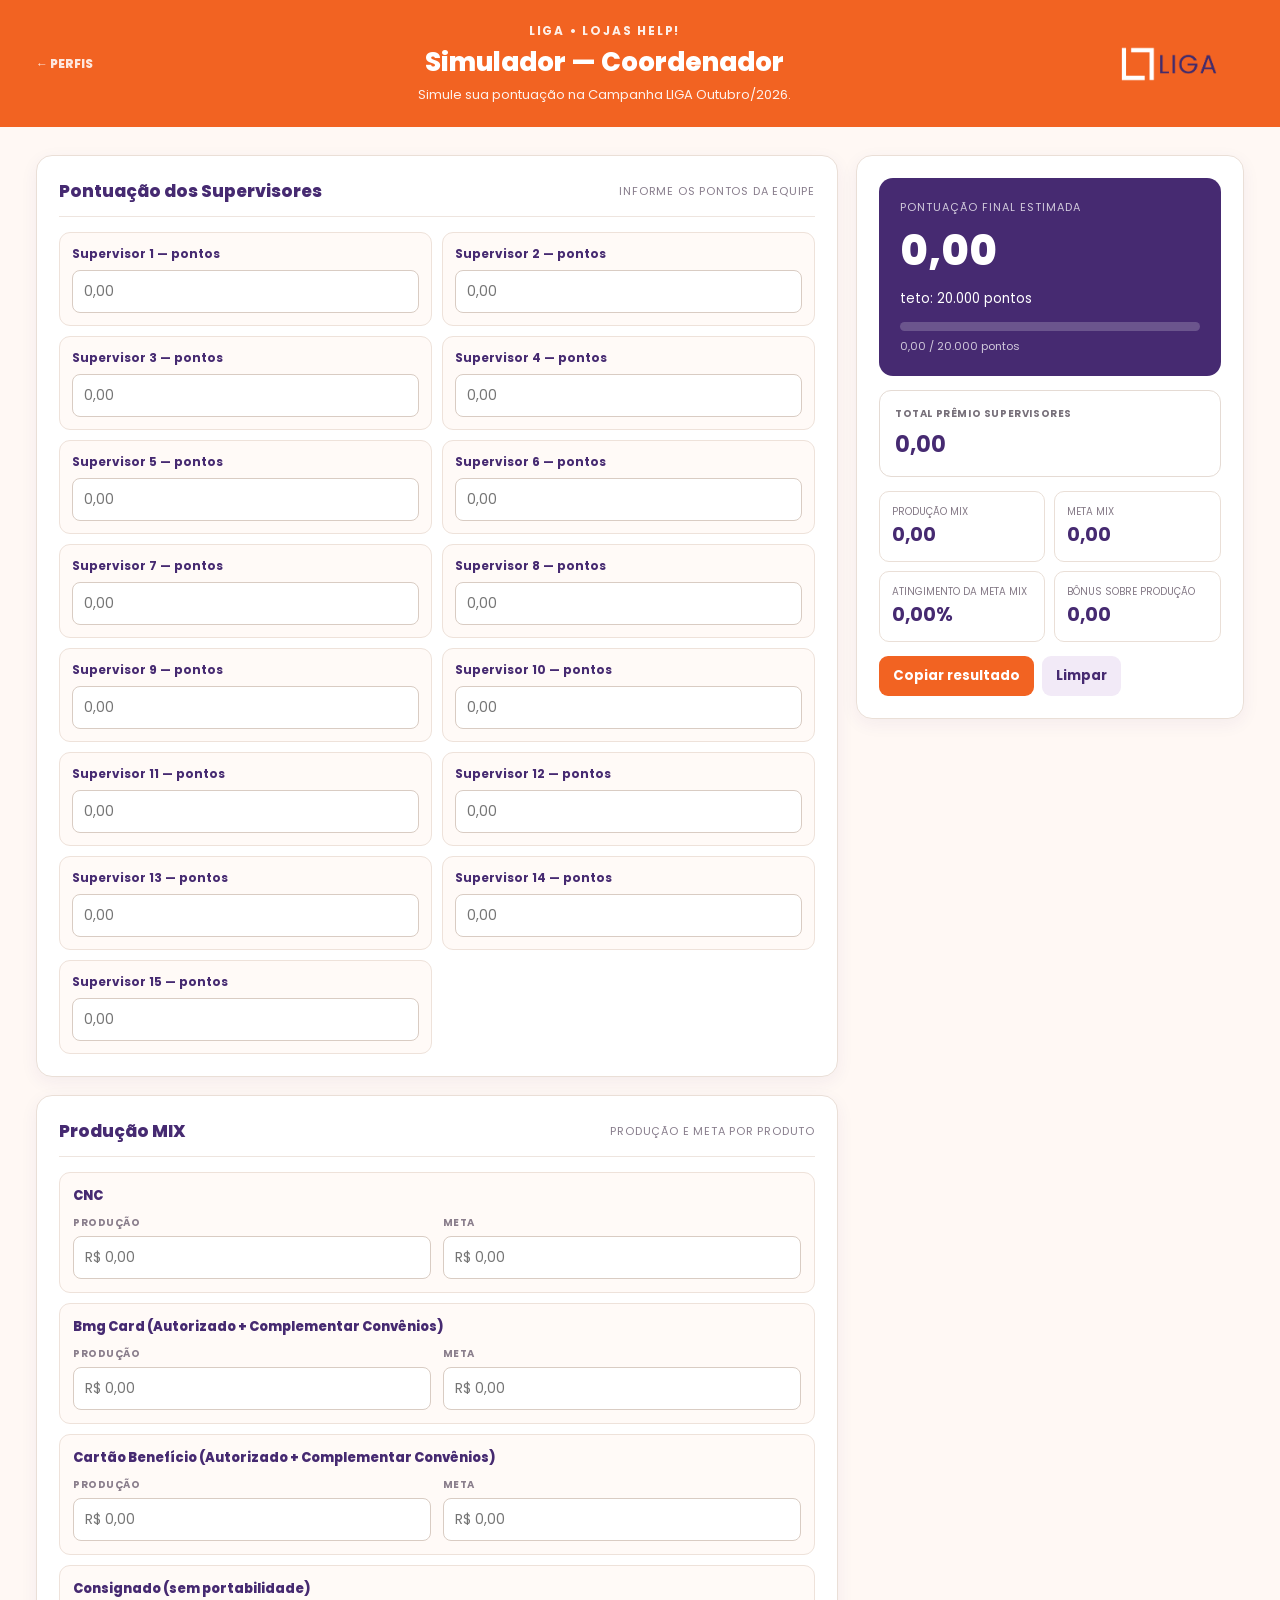
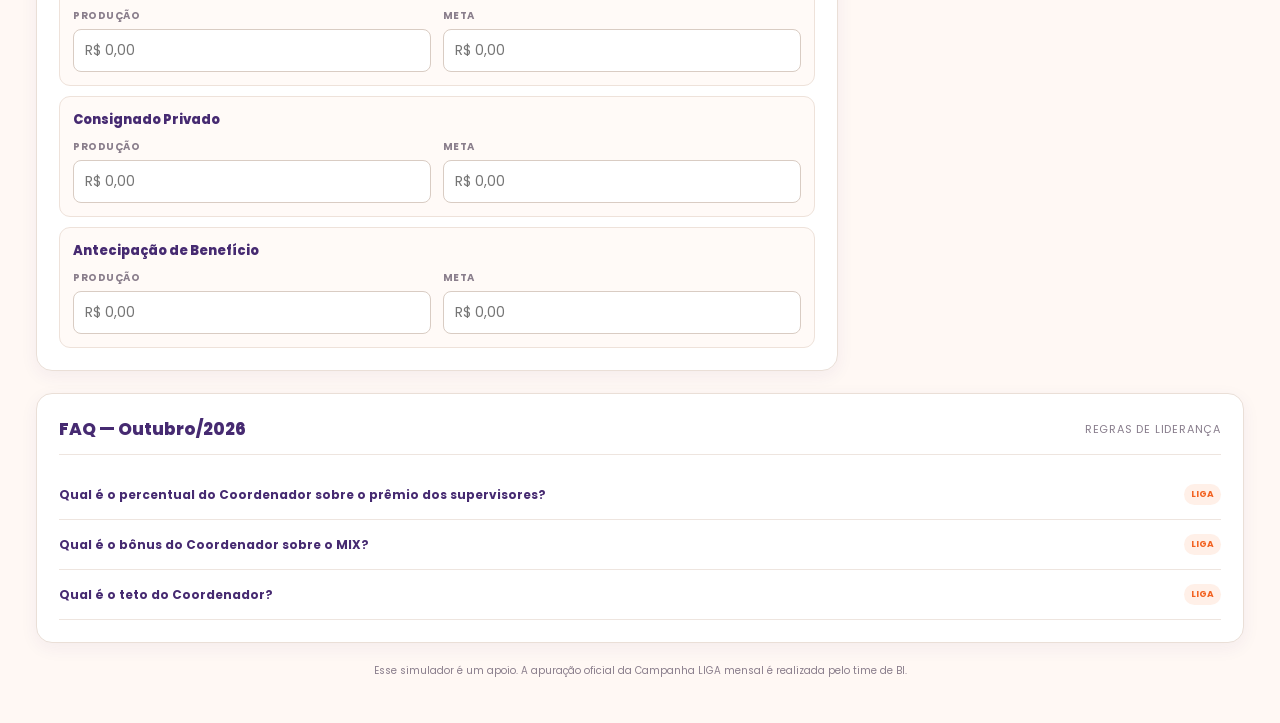
==== coordenador.html @ 9d23b5d8 "Add files via upload" ====
<!doctype html><html lang="pt-BR"><head><meta charset="utf-8"><meta name="viewport" content="width=device-width,initial-scale=1"><title>LIGA Outubro/2026 — Liderança</title><link rel="stylesheet" href="styles.css">
<style>
.mix-list{display:flex;flex-direction:column;gap:10px}
.mix-product{border:1px solid #eee2da;border-radius:11px;padding:13px;background:#fffaf7}
.mix-name{font-size:13px;font-weight:800;color:var(--purple);margin-bottom:9px}
.mix-row{display:grid;grid-template-columns:1fr 1fr;gap:12px}
.mix-row span{display:block;font-size:10px;font-weight:700;text-transform:uppercase;letter-spacing:.5px;color:#8a7e8c;margin:0 0 5px}
.mix-row input{width:100%;padding:10px 11px;border:1px solid #d9ccc3;border-radius:8px;background:#fff;color:#2d2237;font-size:14px;outline:none;box-sizing:border-box}
.mix-row input:focus{border-color:var(--orange);box-shadow:0 0 0 3px rgba(242,99,34,.12)}
@media(max-width:700px){.mix-row{grid-template-columns:1fr}}
</style>

<style>
.coord-layout{display:grid;grid-template-columns:minmax(0,1.55fr) minmax(320px,.75fr);gap:18px;align-items:start}
.coord-main{min-width:0}
.coord-main .card{margin-bottom:18px}
.coord-summary{display:grid;grid-template-columns:1fr 1fr;gap:10px;margin-bottom:14px}
.summary-box{border:1px solid #e5dbd4;border-radius:12px;padding:15px;background:#fff}
.summary-box small{display:block;font-size:10px;text-transform:uppercase;letter-spacing:.06em;color:#77707a;font-weight:700}
.summary-box strong{display:block;margin-top:6px;font-size:22px;color:#462a71}
.supervisor-grid{display:grid;grid-template-columns:1fr 1fr;gap:10px}
.mix-line input:focus{outline:none;border-color:#f26322;box-shadow:0 0 0 2px rgba(242,99,34,.12)}
.coord-indicators{display:grid;grid-template-columns:1fr 1fr;gap:10px}
.coord-kpis{margin-top:14px}
@media(max-width:1000px){
 .coord-layout{grid-template-columns:1fr}
 .sticky{position:relative!important;top:auto!important}
}
@media(max-width:700px){
 .supervisor-grid,.coord-indicators{grid-template-columns:1fr}
 .mix-head,.mix-line{grid-template-columns:1fr}
 .mix-head{display:none}
 .mix-line{padding:6px 0}
 .mix-line>div{padding:8px 12px}
 .mix-line .product{padding-bottom:2px}
 .mix-line>div:nth-child(2)::before{content:'Produção';display:block;font-size:9px;text-transform:uppercase;color:#77707a;font-weight:700;margin-bottom:4px}
 .mix-line>div:nth-child(3)::before{content:'Meta';display:block;font-size:9px;text-transform:uppercase;color:#77707a;font-weight:700;margin-bottom:4px}
 .mix-totals{grid-template-columns:1fr}
}
</style>

<style>
.coord-summary{display:block;margin:0 0 14px}
.total-supervisores-below{margin:14px 0;border:1px solid #e5dbd4;border-radius:12px;padding:15px;background:#fff}
.total-supervisores-below small{display:block;font-size:10px;text-transform:uppercase;letter-spacing:.06em;color:#77707a;font-weight:700}
.total-supervisores-below strong{display:block;margin-top:6px;font-size:22px;color:#462a71}
.coord-main .mix-totals{grid-template-columns:1fr 1fr 1fr}
</style>
</head><body>
<header class="top"><a href="index.html" style="color:#fff;text-decoration:none;font-size:12px;font-weight:800;opacity:.85;margin-right:22px">← PERFIS</a><div><div class="brand">LIGA • LOJAS HELP!</div><div class="title">Simulador — Coordenador</div><div class="subtitle">Simule sua pontuação na Campanha LIGA Outubro/2026.</div></div><div class="header-logo"><img src="logo-liga.png" alt="LIGA"></div></header>
<main class="wrap">
  <div class="coord-layout">
    <section class="coord-main" id="form"></section>

    <aside class="sticky">
      <div class="card">
        <div class="hero">
          <div class="label">Pontuação final estimada</div>
          <div class="points" id="final">0,00</div>
          <small id="teto">teto: 20.000 pontos</small>
          <div class="meter"><div id="bar"></div></div>
          <div class="metertext" id="metertext">0,00 / 20.000 pontos</div>
        </div>

        <div class="summary-box total-supervisores-below">
          <small>Total prêmio supervisores</small>
          <strong id="equipe">0,00</strong>
        </div>

        <div class="kpis coord-kpis">
          <div class="kpi"><small>Produção MIX</small><strong id="mix">0,00</strong></div>
          <div class="kpi"><small>Meta MIX</small><strong id="metaMix">0,00</strong></div>
          <div class="kpi"><small>Atingimento da Meta MIX</small><strong id="atingimento">0,00%</strong></div>
          <div class="kpi"><small>Bônus sobre Produção</small><strong id="bonus">0,00</strong></div>
        </div>

        <div class="actions">
          <button class="btn primary" id="copy">Copiar resultado</button>
          <button class="btn secondary" id="clear">Limpar</button>
        </div>
      </div>
    </aside>
  </div>

  <div class="card faq">
    <div class="sectionhead"><h2>FAQ — Outubro/2026</h2><span>Regras de liderança</span></div>
    <div id="faq"></div>
  </div>
  <div class="footer">Esse simulador é um apoio. A apuração oficial da Campanha LIGA mensal é realizada pelo time de BI.</div>
</main>
<script src="config-outubro.js"></script><script>
const $=id=>document.getElementById(id);
const n=id=>{
  const el=$(id);
  if(!el) return 0;
  let v=String(el.value||'').replace(/\s/g,'');
  if(v.includes(',')&&v.includes('.')) v=v.replace(/\./g,'').replace(',','.');
  else if(v.includes(',')) v=v.replace(',','.');
  return Math.max(0,parseFloat(v)||0);
};
const fmt=v=>Number(v).toLocaleString('pt-BR',{minimumFractionDigits:2,maximumFractionDigits:2});
const money=v=>Number(v).toLocaleString('pt-BR',{minimumFractionDigits:2,maximumFractionDigits:2});

const products=[
 ['cnc','CNC'],
 ['bmg','Bmg Card (Autorizado + Complementar Convênios)'],
 ['cartao','Cartão Benefício (Autorizado + Complementar Convênios)'],
 ['cons','Consignado (sem portabilidade)'],
 ['priv','Consignado Privado'],
 ['ant','Antecipação de Benefício']
];

function build(){
  let people='';
  for(let i=1;i<=15;i++){
    people+=`<div class="field"><label>Supervisor ${i} — pontos</label><input class="person" id="p${i}" type="number" min="0" step="0.01" placeholder="0,00"></div>`;
  }

  const fields=products.map(([id,label])=>`<div class="mix-product"><div class="mix-name">${label}</div><div class="mix-row"><div><span>Produção</span><input id="${id}" type="number" min="0" step="0.01" placeholder="R$ 0,00"></div><div><span>Meta</span><input id="meta_${id}" type="number" min="0" step="0.01" placeholder="R$ 0,00"></div></div></div>`).join('');

  $('form').innerHTML=`
    <div class="card">
      <div class="sectionhead"><h2>Pontuação dos Supervisores</h2><span>Informe os pontos da equipe</span></div>
      <div class="supervisor-grid">${people}</div>
    </div>

    <div class="card">
      <div class="sectionhead"><h2>Produção MIX</h2><span>Produção e meta por produto</span></div>
      <div class="mix-list">${fields}</div>
    </div>
`;

  document.querySelectorAll('input').forEach(el=>el.addEventListener('input',calc));
  calc();
}

function calc(){
  let totalSupervisores=0;
  for(let i=1;i<=15;i++) totalSupervisores+=n('p'+i);

  const lojas=n('lojas');
  const pctSobreSupervisores=lojas>=9?0.30:0.35;
  const parcelaLideranca=totalSupervisores*pctSobreSupervisores;

  let mix=0, metaMix=0;
  products.forEach(([id])=>{
    mix+=n(id);
    metaMix+=n('meta_'+id);
  });

  const ating=metaMix?mix/metaMix:0;

  // Regras já utilizadas no simulador de Coordenador.
  let mixPct=ating>=1?0.001:ating>=0.9?0.0005:0;
  if(n('privMedia')>=8) mixPct+=0.001;
  if(n('recon')>=1) mixPct+=0.001;
  if(n('consMedia')>=10) mixPct+=0.001;

  const bonus=mix*mixPct;
  const extra=lojas>0 && n('extraSeg')>=30*lojas ? 600 : 0;
  const final=Math.min(20000,parcelaLideranca+bonus+extra);

  $('equipe').textContent=fmt(totalSupervisores);
  $('final').textContent=fmt(final);
  $('mix').textContent=fmt(mix);
  $('metaMix').textContent=fmt(metaMix);
  $('atingimento').textContent=(ating*100).toLocaleString('pt-BR',{minimumFractionDigits:2,maximumFractionDigits:2})+'%';
  $('bonus').textContent=fmt(bonus);

  $('teto').textContent='teto: 20.000 pontos';
  $('metertext').textContent=fmt(final)+' / 20.000 pontos';
  $('bar').style.width=Math.min(100,final/20000*100)+'%';
}

$('clear').onclick=()=>{
  document.querySelectorAll('input').forEach(x=>x.value='');
  calc();
};

$('copy').onclick=()=>{
  const txt=`Minha simulação LIGA Outubro/2026 — Coordenador: ${$('final').textContent} pontos. Total prêmio supervisores: ${$('equipe').textContent}. Percentual sobre prêmio supervisores: ${$('pctSupervisores').textContent}. Produção MIX: ${$('mix').textContent}. Meta MIX: ${$('metaMix').textContent}. Atingimento: ${$('atingimento').textContent}. Bônus sobre produção: ${$('bonus').textContent} pontos.`;
  navigator.clipboard?.writeText(txt);
};

const faq=[
 ['Qual é o percentual do Coordenador sobre o prêmio dos supervisores?','De 3 a 8 lojas: 35% sobre o prêmio dos supervisores. Acima de 9 lojas: 30%.'],
 ['Qual é o bônus do Coordenador sobre o MIX?','Com 100% ou mais da meta MIX: 0,10% sobre o total produzido. Entre 90% e 99,99%: 0,05%. Há ainda os bônus adicionais previstos para os indicadores da campanha.'],
 ['Qual é o teto do Coordenador?','20.000 pontos.']
];
$('faq').innerHTML=faq.map(x=>`<div class="item"><button onclick="this.parentElement.classList.toggle('open')">${x[0]} <span class="tag">LIGA</span></button><div class="answer">${x[1]}</div></div>`).join('');

build();
</script><script>
const $=id=>document.getElementById(id); const n=id=>Math.max(0,parseFloat($(id)?.value)||0); const fmt=v=>Number(v).toLocaleString('pt-BR',{minimumFractionDigits:2,maximumFractionDigits:2}); let mode='coordenador';
function build(){
 const count=15;
 let people='';
 for(let i=1;i<=count;i++) people+=`<div class="field"><label>Supervisor ${i} — pontos</label><input class="person" id="p${i}" type="number" min="0"></div>`;
 const products=[
  ['cnc','CNC'],['bmg','Bmg Card (Autorizado + Complementar Convênios)'],
  ['cartao','Cartão Benefício (Autorizado + Complementar Convênios)'],
  ['cons','Consignado (sem portabilidade)'],['priv','Consignado Privado'],
  ['ant','Antecipação de Benefício']
 ];
 const fields=products.map(([id,label])=>`<div class="mix-product"><div class="mix-name">${label}</div><div class="mix-row">
   <div><span>Produção</span><input id="${id}" type="number" min="0" step="0.01" placeholder="R$ 0,00"></div>
   <div><span>Meta</span><input id="meta_${id}" type="number" min="0" step="0.01" placeholder="R$ 0,00"></div>
 </div></div>`).join('');
 const indicators=`<div class="field"><label>Quantidade de lojas sob gestão</label><input id="lojas" type="number" min="0"></div>
 <div class="field"><label>Média de Consignado Privado por loja</label><input id="privMedia" type="number" min="0"></div>
 <div class="field"><label>Meta de Reconquista atingida em 100%? (0/1)</label><input id="recon" type="number" min="0" max="1" step="1"></div>
 <div class="field"><label>Média de Consignado Bmg por loja</label><input id="consMedia" type="number" min="0"></div>
 <div class="field"><label>Seguros Bmg Med + Vida Familiar por loja</label><input id="extraSeg" type="number" min="0"></div>`;
 $('form').innerHTML=`<div class="card"><div class="sectionhead"><h2>Pontuação dos Supervisores</h2><span>Informe os pontos da equipe</span></div><div class="grid">${people}</div></div>
 <div class="card"><div class="sectionhead"><h2>Produção MIX</h2><span>Produção e meta por produto</span></div><div class="mix-list">${fields}</div>
 <div class="mix-total"><div><span>Total Produção MIX</span><strong id="mixTotal">R$ 0,00</strong></div><div><span>Total Meta MIX</span><strong id="mixMetaTotal">R$ 0,00</strong></div><div><span>Atingimento da Meta MIX</span><strong id="mixPct">0,00%</strong></div></div></div>
`;
 document.querySelectorAll('input').forEach(x=>x.addEventListener('input',calc));
 calc();
}
function calc(){
 let team=0; for(let i=1;i<=15;i++) team+=n('p'+i);
 const ids=['cnc','bmg','cartao','cons','priv','ant'];
 let mix=ids.reduce((sum,id)=>sum+n(id),0);
 let metaMix=ids.reduce((sum,id)=>sum+n('meta_'+id),0);
 const ating=metaMix?mix/metaMix:0;
 let mixPct=ating>=1?.001:ating>=.9?.0005:0;
 if(n('privMedia')>=8)mixPct+=.001;
 if(n('recon')>=1)mixPct+=.001;
 if(n('consMedia')>=10)mixPct+=.001;
 let bonus=mix*mixPct;
 let pctTeam=n('lojas')>=9?.30:.35;
 let parcela=team*pctTeam;
 let extra=n('lojas')>0&&n('extraSeg')>=30*n('lojas')?600:0;
 let final=Math.min(20000,parcela+bonus+extra);
 $('final').textContent=fmt(final);
 $('equipe').textContent=fmt(team);
 $('parcela').textContent=fmt(parcela);
 $('mix').textContent=fmt(mix);
 $('bonus').textContent=fmt(bonus);
 $('extra').textContent=fmt(extra);
 $('p1').textContent=fmt(parcela);
 $('p2').textContent=fmt(bonus);
 $('p3').textContent=fmt(extra);
 $('p4').textContent=fmt(final);
 $('teto').textContent='teto: 20.000 pontos';
 $('metertext').textContent=fmt(final)+' / 20.000 pontos';
 $('bar').style.width=Math.min(100,final/20000*100)+'%';
 const mt=$('mixTotal'), mm=$('mixMetaTotal'), mp=$('mixPct');
 if(mt)mt.textContent=Number(mix).toLocaleString('pt-BR',{style:'currency',currency:'BRL'});
 if(mm)mm.textContent=Number(metaMix).toLocaleString('pt-BR',{style:'currency',currency:'BRL'});
 if(mp)mp.textContent=(ating*100).toLocaleString('pt-BR',{minimumFractionDigits:2,maximumFractionDigits:2})+'%';
}
</script></body></html>
---- styles.css ----
@import url('https://fonts.googleapis.com/css2?family=Poppins:wght@400;500;600;700;800&display=swap');
*{box-sizing:border-box}
:root{--orange:#f26322;--purple:#462a71;--light:#fff8f4;--border:#eadfd7;--muted:#756d78}
html,body{margin:0;min-height:100%;font-family:'Poppins',sans-serif;color:var(--purple)}
body{background:var(--light)}
button,input{font-family:'Poppins',sans-serif}a{text-decoration:none}
.top{background:var(--orange);color:#fff;padding:22px 36px;display:flex;align-items:center;gap:20px}
.top>a{color:#fff!important;font-family:'Poppins',sans-serif}.top>div:nth-child(2){flex:1;text-align:center}
.brand{font-size:12px;letter-spacing:1.8px;font-weight:700;opacity:.9}.title{font-size:26px;font-weight:800;margin:3px 0}.subtitle{font-size:13px;opacity:.92}.month{font-size:12px;font-weight:700;letter-spacing:1px}
.wrap{max-width:1440px;margin:auto;padding:28px 36px 45px}.layout{display:grid;grid-template-columns:minmax(0,1fr) 390px;gap:22px;align-items:start}.layout>section{min-width:0}.layout>.sticky{min-width:0}
.card{background:#fff;border:1px solid var(--border);border-radius:16px;padding:22px;box-shadow:0 5px 18px rgba(70,42,113,.06);margin-bottom:18px}
.sectionhead{display:flex;justify-content:space-between;align-items:center;border-bottom:1px solid #eee5df;padding-bottom:12px;margin-bottom:15px}.sectionhead h2{font-size:17px;margin:0;font-weight:800;color:var(--purple)}.sectionhead span{font-size:11px;color:#887d8c;text-transform:uppercase;letter-spacing:.8px}
.grid{display:grid;grid-template-columns:repeat(2,minmax(0,1fr));gap:12px}.field{background:#fffaf7;border:1px solid #eee2da;border-radius:11px;padding:12px}.field label{display:block;font-size:12px;font-weight:700;color:var(--purple);margin-bottom:7px}.field input{width:100%;padding:10px 11px;border:1px solid #d9ccc3;border-radius:8px;background:#fff;color:#2d2237;font-size:14px;outline:none}.field input:focus{border-color:var(--orange);box-shadow:0 0 0 3px rgba(242,99,34,.12)}
.hint,.note{font-size:11px;line-height:1.5;color:#7d737e;margin-top:7px}.sticky{position:sticky;top:16px;height:max-content}
.hero{background:var(--purple);color:#fff;border-radius:14px;padding:21px}.hero .label{font-size:11px;text-transform:uppercase;letter-spacing:1px;opacity:.75}.points{font-size:42px;font-weight:800;margin:3px 0}.meter{height:9px;background:rgba(255,255,255,.2);border-radius:20px;overflow:hidden;margin:12px 0 7px}.meter>div{height:100%;background:var(--orange);width:0;border-radius:20px}.metertext{font-size:11px;opacity:.75}
.kpis{display:grid;grid-template-columns:1fr 1fr;gap:9px;margin-top:14px}.kpi{border:1px solid var(--border);border-radius:10px;padding:12px;background:#fff}.kpi small{display:block;font-size:10px;color:#857a87;text-transform:uppercase}.kpi strong{font-size:19px;color:var(--purple)}
.breakdown{margin-top:12px}.brow{display:flex;justify-content:space-between;border-bottom:1px solid #eee7e2;padding:9px 0;font-size:12px;color:#6e6472}.brow strong{color:var(--purple)}
.actions{display:flex;gap:8px;margin-top:14px}.btn{border:0;border-radius:9px;padding:10px 14px;font-weight:700;cursor:pointer}.primary{background:var(--orange);color:#fff}.secondary{background:#f2eaf7;color:var(--purple)}
.tabs{display:flex;gap:8px;margin-bottom:20px}.tab{border:1px solid #dfd2e8;background:#fff;color:var(--purple);padding:11px 18px;border-radius:10px;font-weight:800;cursor:pointer}.tab.active{background:var(--purple);color:#fff;border-color:var(--purple)}
.faq{margin-top:4px}.item{border-bottom:1px solid #eee5df}.item button{width:100%;border:0;background:#fff;color:var(--purple);display:flex;justify-content:space-between;align-items:center;padding:14px 0;font-size:12px;font-weight:700;text-align:left;cursor:pointer}.tag{font-size:9px;background:#fff0e8;color:var(--orange);padding:4px 7px;border-radius:20px}.answer{display:none;padding:0 0 14px;font-size:12px;color:#6d6470;line-height:1.55}.item.open .answer{display:block}
.footer{text-align:center;color:#8a7e8c;font-size:10px;line-height:1.5;margin-top:20px}
@media(max-width:1000px){.layout{grid-template-columns:minmax(0,1fr) 350px}}@media(max-width:850px){.layout{grid-template-columns:1fr}.sticky{position:static}}@media(max-width:700px){.top{padding:18px 16px;flex-wrap:wrap}.top>div:nth-child(2){order:2;flex-basis:100%;text-align:left}.month{margin-left:auto}.wrap{padding:20px 14px 35px}.grid{grid-template-columns:1fr}.tabs{overflow:auto}.title{font-size:22px}}

.header-logo{margin-left:auto;display:flex;align-items:center}.header-logo img{width:150px;max-height:54px;object-fit:contain;display:block}
@media(max-width:700px){.header-logo img{width:110px;max-height:42px}}

.subcat{font-size:13px;color:var(--purple);margin:18px 0 10px;font-weight:800}

.unit{font-size:10px;color:#8a7e8c;font-weight:500;margin-top:4px}

.single-stack{grid-template-columns:1fr}.single-stack .field{width:calc(50% - 6px)}
@media(max-width:700px){.single-stack .field{width:100%}}
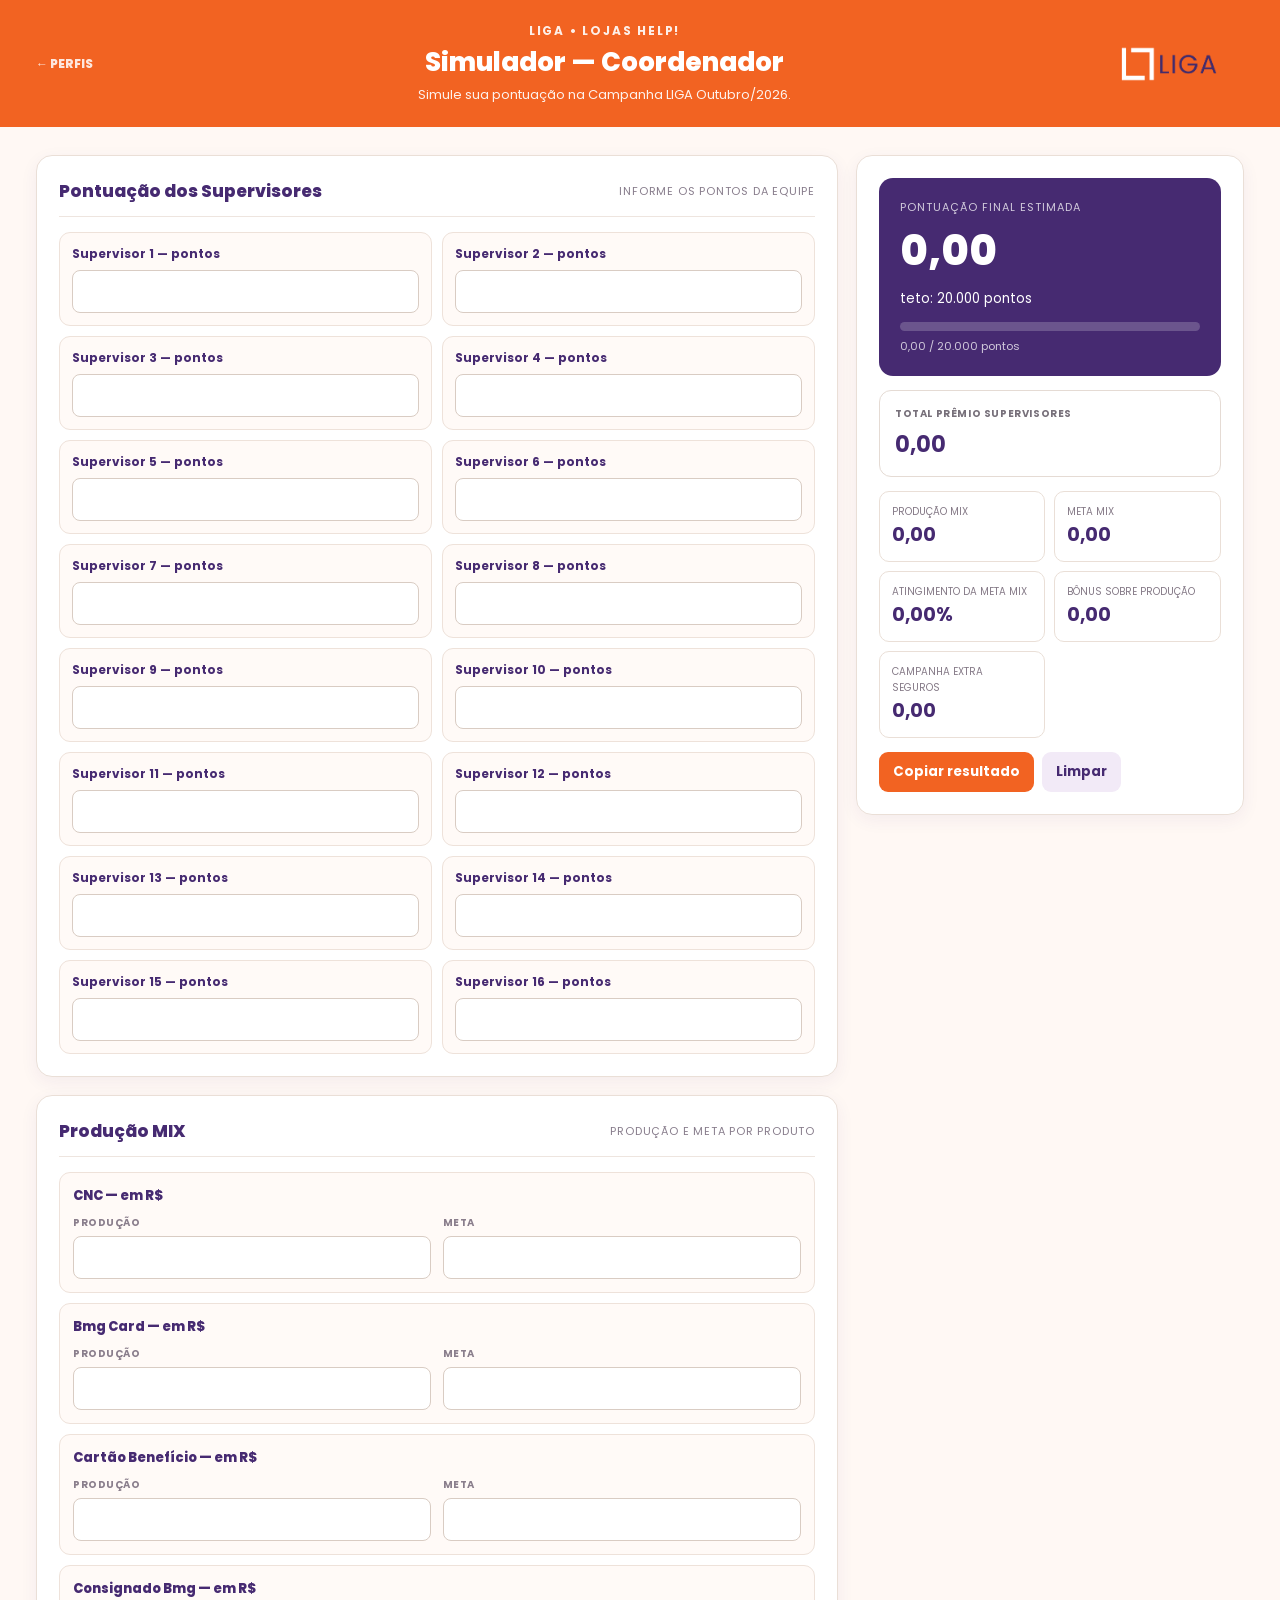
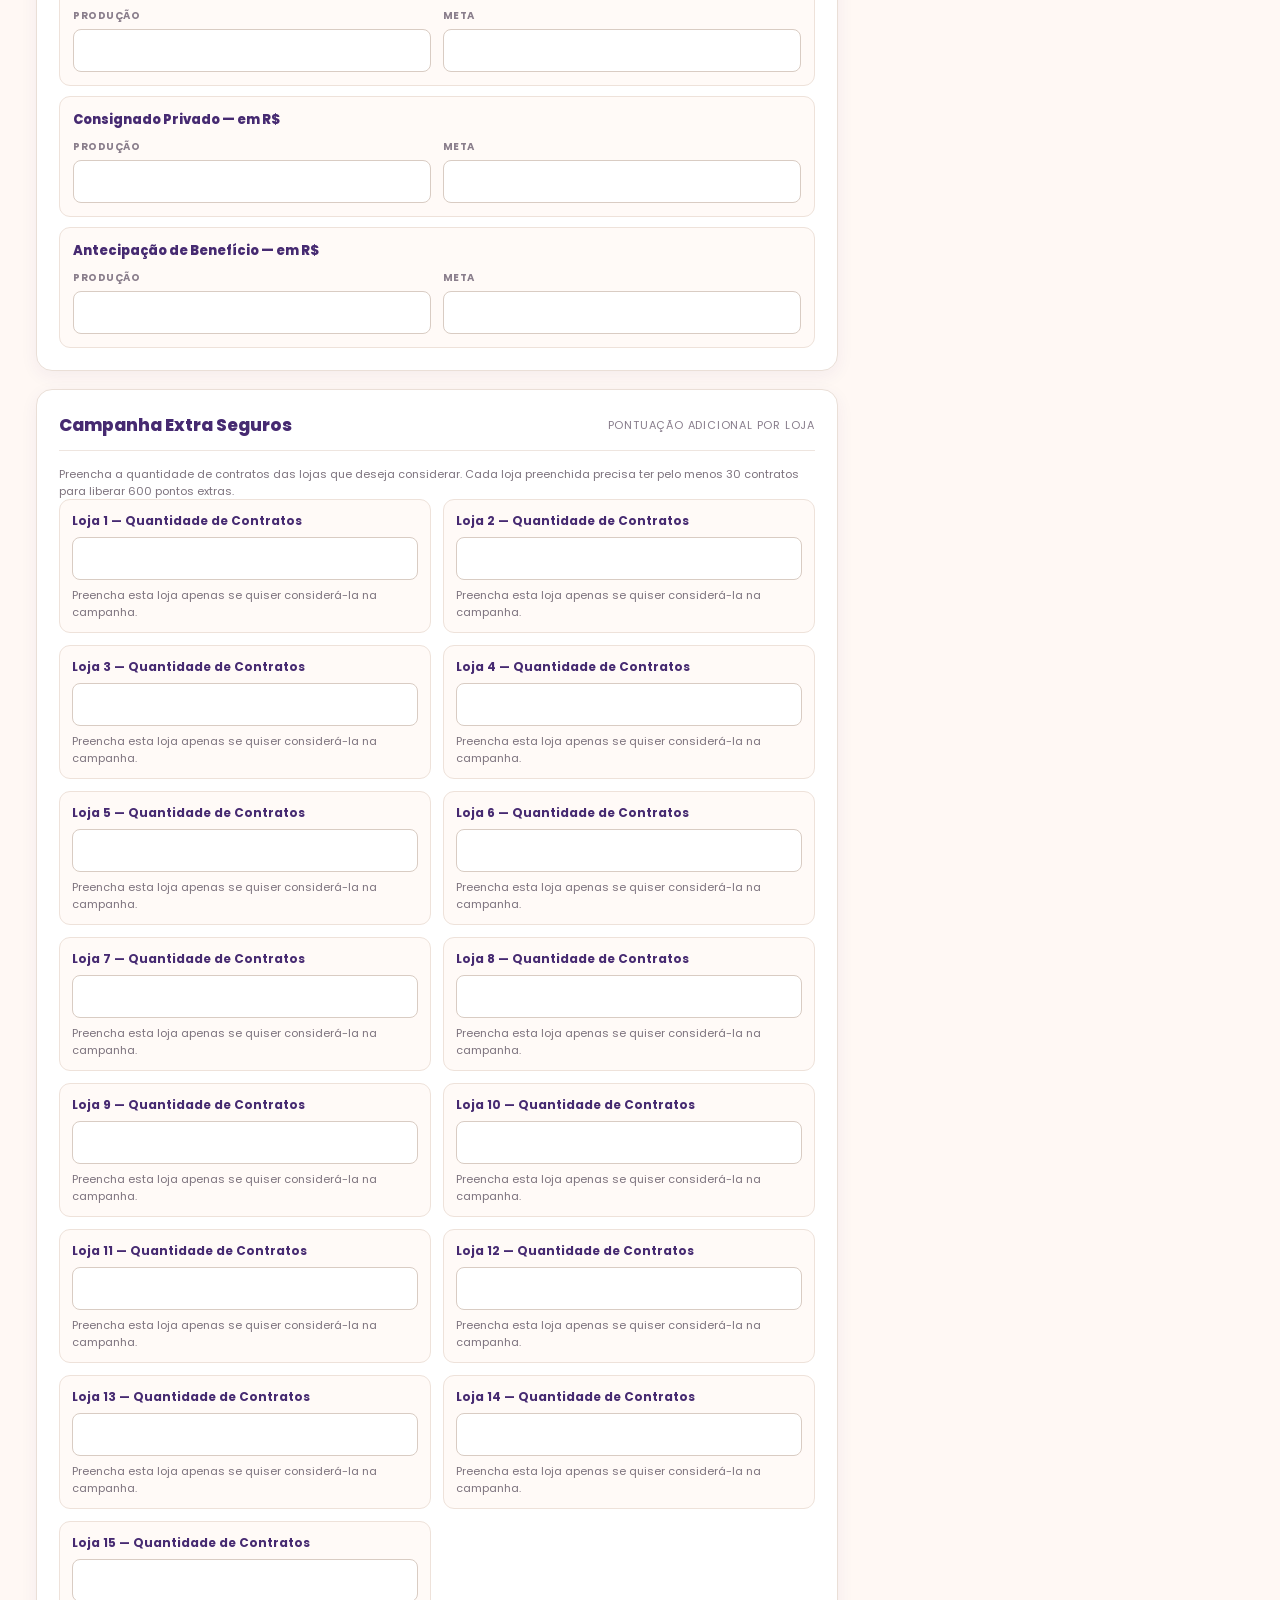
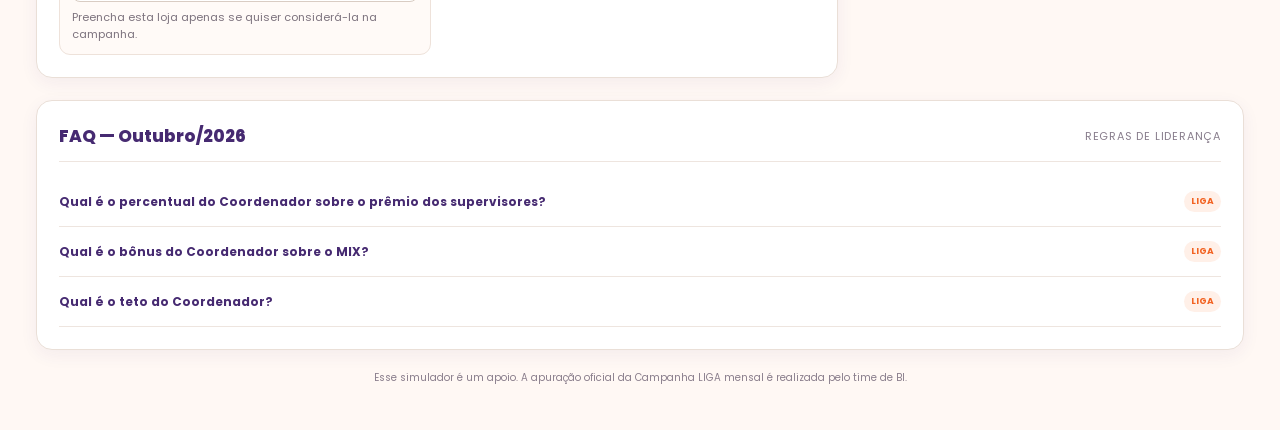
==== commit a7291c91: "Add files via upload" ====
--- a/coordenador.html
+++ b/coordenador.html
@@ -72,6 +72,7 @@
           <div class="kpi"><small>Meta MIX</small><strong id="metaMix">0,00</strong></div>
           <div class="kpi"><small>Atingimento da Meta MIX</small><strong id="atingimento">0,00%</strong></div>
           <div class="kpi"><small>Bônus sobre Produção</small><strong id="bonus">0,00</strong></div>
+          <div class="kpi"><small>Campanha Extra Seguros</small><strong id="extraSegPts">0,00</strong></div>
         </div>
 
         <div class="actions">
@@ -90,9 +91,59 @@
 </main>
 <script src="config-outubro.js"></script><script>
 const $=id=>document.getElementById(id);
+function parseBRNumber(value){
+  let v=String(value??'').trim().replace(/\s|R\$/g,'');
+  if(!v) return 0;
+  if(v.includes(',')) v=v.replace(/\./g,'').replace(',','.');
+  else if((v.match(/\./g)||[]).length===1 && /\.\d{1,2}$/.test(v)) v=v.replace('.', '.');
+  else if(v.includes('.')) v=v.replace(/\./g,'');
+  return Math.max(0,parseFloat(v)||0);
+}
+function formatBRTyping(value){
+  let raw=String(value??'').replace(/[^0-9,\.]/g,'');
+  const comma=raw.indexOf(',');
+  let integerPart, decimalPart='', hasComma=comma>=0;
+  if(hasComma){
+    integerPart=raw.slice(0,comma).replace(/[.,]/g,'');
+    decimalPart=raw.slice(comma+1).replace(/[^0-9]/g,'').slice(0,2);
+  } else {
+    const dotDecimal=raw.match(/^(\d+)\.(\d{1,2})$/);
+    if(dotDecimal){ integerPart=dotDecimal[1]; decimalPart=dotDecimal[2]; hasComma=true; }
+    else integerPart=raw.replace(/\./g,'').replace(/[^0-9]/g,'');
+  }
+  integerPart=integerPart.replace(/^0+(?=\d)/,'');
+  const grouped=integerPart.replace(/\B(?=(\d{3})+(?!\d))/g,'.');
+  return grouped+(hasComma?','+decimalPart:'');
+}
+function formatBRFixed(value){
+  return Number(value||0).toLocaleString('pt-BR',{minimumFractionDigits:2,maximumFractionDigits:2});
+}
+function setupCurrencyInputs(root=document){
+  root.querySelectorAll('.currency-input').forEach(input=>{
+    input.setAttribute('inputmode','decimal');
+    input.setAttribute('autocomplete','off');
+    input.addEventListener('focus',()=>{
+      input.value=input.value.replace(/\./g,'').replace(/,00$/,'');
+    });
+    input.addEventListener('input',()=>{
+      const start=input.selectionStart;
+      const old=input.value;
+      input.value=formatBRTyping(old);
+      // Keep the caret close to its previous position after grouping separators are inserted.
+      if(start!==null){
+        const delta=input.value.length-old.length;
+        try{input.setSelectionRange(Math.max(0,start+delta),Math.max(0,start+delta));}catch(e){}
+      }
+    });
+    input.addEventListener('blur',()=>{
+      if(String(input.value).trim()!=='') input.value=formatBRFixed(parseBRNumber(input.value));
+    });
+  });
+}
 const n=id=>{
   const el=$(id);
   if(!el) return 0;
+  if(el.classList.contains('currency-input')) return parseBRNumber(el.value);
   let v=String(el.value||'').replace(/\s/g,'');
   if(v.includes(',')&&v.includes('.')) v=v.replace(/\./g,'').replace(',','.');
   else if(v.includes(',')) v=v.replace(',','.');
@@ -102,21 +153,21 @@
 const money=v=>Number(v).toLocaleString('pt-BR',{minimumFractionDigits:2,maximumFractionDigits:2});
 
 const products=[
- ['cnc','CNC'],
- ['bmg','Bmg Card (Autorizado + Complementar Convênios)'],
- ['cartao','Cartão Benefício (Autorizado + Complementar Convênios)'],
- ['cons','Consignado (sem portabilidade)'],
- ['priv','Consignado Privado'],
- ['ant','Antecipação de Benefício']
+ ['cnc','CNC — em R$'],
+ ['bmg','Bmg Card — em R$'],
+ ['cartao','Cartão Benefício — em R$'],
+ ['cons','Consignado Bmg — em R$'],
+ ['priv','Consignado Privado — em R$'],
+ ['ant','Antecipação de Benefício — em R$']
 ];
 
 function build(){
   let people='';
-  for(let i=1;i<=15;i++){
-    people+=`<div class="field"><label>Supervisor ${i} — pontos</label><input class="person" id="p${i}" type="number" min="0" step="0.01" placeholder="0,00"></div>`;
+  for(let i=1;i<=16;i++){
+    people+=`<div class="field"><label>Supervisor ${i} — pontos</label><input class="person" id="p${i}" type="number" min="0" step="0.01"></div>`;
   }
 
-  const fields=products.map(([id,label])=>`<div class="mix-product"><div class="mix-name">${label}</div><div class="mix-row"><div><span>Produção</span><input id="${id}" type="number" min="0" step="0.01" placeholder="R$ 0,00"></div><div><span>Meta</span><input id="meta_${id}" type="number" min="0" step="0.01" placeholder="R$ 0,00"></div></div></div>`).join('');
+  const fields=products.map(([id,label])=>`<div class="mix-product"><div class="mix-name">${label}</div><div class="mix-row"><div><span>Produção</span><input class="currency-input" id="${id}" type="text" inputmode="decimal"></div><div><span>Meta</span><input class="currency-input" id="meta_${id}" type="text" inputmode="decimal"></div></div></div>`).join('');
 
   $('form').innerHTML=`
     <div class="card">
@@ -128,15 +179,22 @@
       <div class="sectionhead"><h2>Produção MIX</h2><span>Produção e meta por produto</span></div>
       <div class="mix-list">${fields}</div>
     </div>
+
+    <div class="card">
+      <div class="sectionhead"><h2>Campanha Extra Seguros</h2><span>Pontuação adicional por loja</span></div>
+      <div class="hint" id="extraSegNext">Informe a quantidade de contratos em cada loja que deseja considerar. Todas as lojas preenchidas precisam ter pelo menos 30 contratos para liberar os 600 pontos.</div>
+      <div class="grid">${Array.from({length:15},(_,i)=>`<div class="field"><label>Loja ${i+1} — Quantidade de Contratos</label><input id="extraSegLoja${i+1}" class="extra-seg-loja" type="number" min="0" step="1"><div class="hint" id="extraSegLojaNext${i+1}">Faltam 30 contratos para atingir a meta desta loja.</div></div>`).join('')}</div>
+    </div>
 `;
 
+  setupCurrencyInputs();
   document.querySelectorAll('input').forEach(el=>el.addEventListener('input',calc));
   calc();
 }
 
 function calc(){
   let totalSupervisores=0;
-  for(let i=1;i<=15;i++) totalSupervisores+=n('p'+i);
+  for(let i=1;i<=16;i++) totalSupervisores+=n('p'+i);
 
   const lojas=n('lojas');
   const pctSobreSupervisores=lojas>=9?0.30:0.35;
@@ -157,7 +215,21 @@
   if(n('consMedia')>=10) mixPct+=0.001;
 
   const bonus=mix*mixPct;
-  const extra=lojas>0 && n('extraSeg')>=30*lojas ? 600 : 0;
+  const extraSegLojas=Array.from({length:15},(_,i)=>({numero:i+1,raw:String($('extraSegLoja'+(i+1))?.value??'').trim(),qtd:Math.floor(n('extraSegLoja'+(i+1)))})).filter(loja=>loja.raw!=='');
+  extraSegLojas.forEach(loja=>{
+    const hint=$('extraSegLojaNext'+loja.numero);
+    if(loja.qtd>=30) hint.textContent=`Meta atingida: ${loja.qtd} contratos. Esta loja cumpre o requisito.`;
+    else {const faltam=30-loja.qtd;hint.textContent=`Faltam ${faltam} ${faltam===1?'contrato':'contratos'} para esta loja atingir 30.`;}
+  });
+  for(let i=1;i<=15;i++){
+    const input=$('extraSegLoja'+i);
+    if(input && !String(input.value??'').trim()) $('extraSegLojaNext'+i).textContent='Preencha esta loja apenas se quiser considerá-la na campanha.';
+  }
+  const lojasAbaixo=extraSegLojas.filter(loja=>loja.qtd<30);
+  const extra=extraSegLojas.length>0 && lojasAbaixo.length===0 ? 600 : 0;
+  if(extraSegLojas.length===0) $('extraSegNext').textContent='Preencha a quantidade de contratos das lojas que deseja considerar. Cada loja preenchida precisa ter pelo menos 30 contratos para liberar 600 pontos extras.';
+  else if(lojasAbaixo.length===0) $('extraSegNext').textContent=`${extraSegLojas.length} ${extraSegLojas.length===1?'loja preenchida':'lojas preenchidas'}; todas atingiram pelo menos 30 contratos. Campanha Extra Seguros: 600 pontos.`;
+  else $('extraSegNext').textContent=`${lojasAbaixo.length} ${lojasAbaixo.length===1?'loja ainda precisa':'lojas ainda precisam'} atingir 30 contratos. Enquanto qualquer loja preenchida estiver abaixo da meta, a pontuação extra será 0.`;
   const final=Math.min(20000,parcelaLideranca+bonus+extra);
 
   $('equipe').textContent=fmt(totalSupervisores);
@@ -166,6 +238,7 @@
   $('metaMix').textContent=fmt(metaMix);
   $('atingimento').textContent=(ating*100).toLocaleString('pt-BR',{minimumFractionDigits:2,maximumFractionDigits:2})+'%';
   $('bonus').textContent=fmt(bonus);
+  $('extraSegPts').textContent=fmt(extra);
 
   $('teto').textContent='teto: 20.000 pontos';
   $('metertext').textContent=fmt(final)+' / 20.000 pontos';
@@ -178,7 +251,7 @@
 };
 
 $('copy').onclick=()=>{
-  const txt=`Minha simulação LIGA Outubro/2026 — Coordenador: ${$('final').textContent} pontos. Total prêmio supervisores: ${$('equipe').textContent}. Percentual sobre prêmio supervisores: ${$('pctSupervisores').textContent}. Produção MIX: ${$('mix').textContent}. Meta MIX: ${$('metaMix').textContent}. Atingimento: ${$('atingimento').textContent}. Bônus sobre produção: ${$('bonus').textContent} pontos.`;
+  const txt=`Minha simulação LIGA Outubro/2026 — Coordenador: ${$('final').textContent} pontos. Total prêmio supervisores: ${$('equipe').textContent}. Percentual sobre prêmio supervisores: ${$('pctSupervisores').textContent}. Produção MIX: ${$('mix').textContent}. Meta MIX: ${$('metaMix').textContent}. Atingimento: ${$('atingimento').textContent}. Bônus sobre produção: ${$('bonus').textContent} pontos. Campanha Extra Seguros: ${$('extraSegPts').textContent} pontos.`;
   navigator.clipboard?.writeText(txt);
 };
 
@@ -193,18 +266,18 @@
 </script><script>
 const $=id=>document.getElementById(id); const n=id=>Math.max(0,parseFloat($(id)?.value)||0); const fmt=v=>Number(v).toLocaleString('pt-BR',{minimumFractionDigits:2,maximumFractionDigits:2}); let mode='coordenador';
 function build(){
- const count=15;
+ const count=16;
  let people='';
  for(let i=1;i<=count;i++) people+=`<div class="field"><label>Supervisor ${i} — pontos</label><input class="person" id="p${i}" type="number" min="0"></div>`;
  const products=[
-  ['cnc','CNC'],['bmg','Bmg Card (Autorizado + Complementar Convênios)'],
-  ['cartao','Cartão Benefício (Autorizado + Complementar Convênios)'],
-  ['cons','Consignado (sem portabilidade)'],['priv','Consignado Privado'],
-  ['ant','Antecipação de Benefício']
+  ['cnc','CNC — em R$'],['bmg','Bmg Card — em R$'],
+  ['cartao','Cartão Benefício — em R$'],
+  ['cons','Consignado Bmg — em R$'],['priv','Consignado Privado — em R$'],
+  ['ant','Antecipação de Benefício — em R$']
  ];
  const fields=products.map(([id,label])=>`<div class="mix-product"><div class="mix-name">${label}</div><div class="mix-row">
-   <div><span>Produção</span><input id="${id}" type="number" min="0" step="0.01" placeholder="R$ 0,00"></div>
-   <div><span>Meta</span><input id="meta_${id}" type="number" min="0" step="0.01" placeholder="R$ 0,00"></div>
+   <div><span>Produção</span><input class="currency-input" id="${id}" type="text" inputmode="decimal"></div>
+   <div><span>Meta</span><input class="currency-input" id="meta_${id}" type="text" inputmode="decimal"></div>
  </div></div>`).join('');
  const indicators=`<div class="field"><label>Quantidade de lojas sob gestão</label><input id="lojas" type="number" min="0"></div>
  <div class="field"><label>Média de Consignado Privado por loja</label><input id="privMedia" type="number" min="0"></div>
@@ -219,7 +292,7 @@
  calc();
 }
 function calc(){
- let team=0; for(let i=1;i<=15;i++) team+=n('p'+i);
+ let team=0; for(let i=1;i<=16;i++) team+=n('p'+i);
  const ids=['cnc','bmg','cartao','cons','priv','ant'];
  let mix=ids.reduce((sum,id)=>sum+n(id),0);
  let metaMix=ids.reduce((sum,id)=>sum+n('meta_'+id),0);
